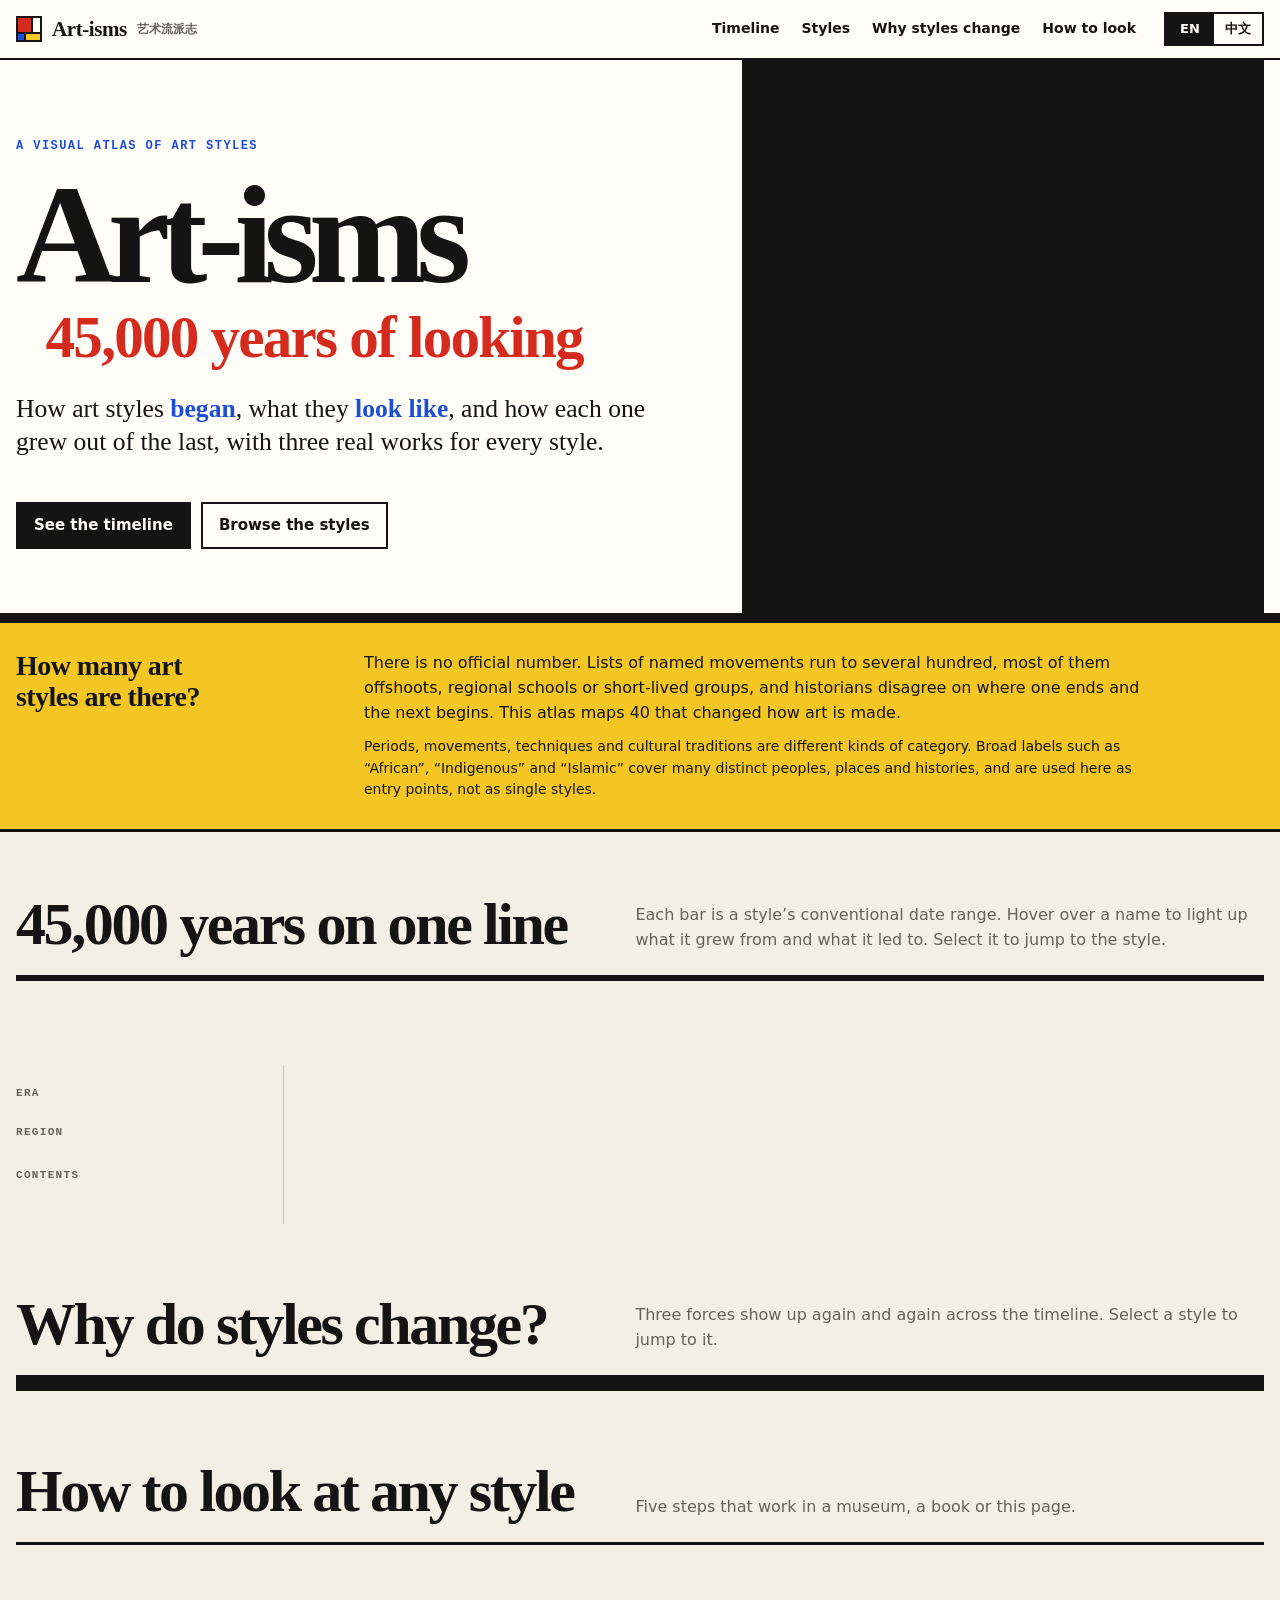
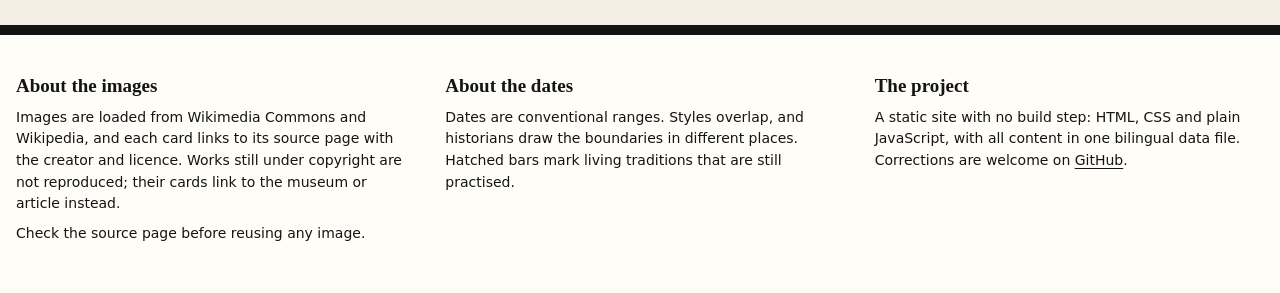
==== index.html @ d3b00532 "Add static site with timeline, style sections and image viewer Real images load from Wikimedia Commo" ====
<!doctype html>
<html lang="en">
<head>
<meta charset="utf-8">
<meta name="viewport" content="width=device-width, initial-scale=1, viewport-fit=cover">
<title>Art-isms</title>
<meta name="claude:viewport-fit-sides" content="cover">
<meta name="description" content="A bilingual (English / 中文) visual atlas of 40 art styles: a 45,000-year timeline, how each style grew from the last, and three real works for every style.">
<meta name="theme-color" content="#fffdf7">
<link rel="icon" href="data:image/svg+xml,%3Csvg xmlns='http://www.w3.org/2000/svg' viewBox='0 0 26 26'%3E%3Crect width='26' height='26' fill='%23141414'/%3E%3Crect x='2' y='2' width='13' height='14' fill='%23d52b1e'/%3E%3Crect x='17' y='2' width='7' height='14' fill='%23fffdf7'/%3E%3Crect x='2' y='18' width='6' height='6' fill='%231d4ed8'/%3E%3Crect x='10' y='18' width='14' height='6' fill='%23f3c623'/%3E%3C/svg%3E">
<link rel="stylesheet" href="assets/styles.css">
</head>
<body>
<header class="topbar">
  <div class="wrap pad">
    <a class="brand" href="#top">
      <svg viewBox="0 0 26 26" aria-hidden="true"><rect width="26" height="26" fill="#141414"/><rect x="2" y="2" width="13" height="14" fill="#d52b1e"/><rect x="17" y="2" width="7" height="14" fill="#fffdf7"/><rect x="2" y="18" width="6" height="6" fill="#1d4ed8"/><rect x="10" y="18" width="14" height="6" fill="#f3c623"/></svg>
      <span data-i18n="brand">Art-isms</span> <small data-i18n="brandSub">艺术流派志</small>
    </a>
    <nav class="nav" aria-label="Sections">
      <a href="#timeline" data-i18n="navTimeline">Timeline</a>
      <a href="#styles" data-i18n="navStyles">Styles</a>
      <a href="#why" data-i18n="navWhy">Why styles change</a>
      <a href="#study" data-i18n="navStudy">How to look</a>
    </nav>
    <div class="lang" role="group" aria-label="Language">
      <button type="button" id="lang-en" data-lang="en" aria-pressed="true">EN</button>
      <button type="button" id="lang-zh" data-lang="zh" aria-pressed="false">中文</button>
    </div>
  </div>
</header>

<main id="top">
  <section class="masthead">
    <div class="wrap pad">
      <div class="mast-copy">
        <p class="kicker" data-i18n="kicker">A visual atlas of art styles</p>
        <h1><span class="t" data-i18n="title">Art-isms</span><span class="sub" data-i18n="titleSub">45,000 years of looking</span></h1>
        <p class="dek" data-i18n-html="dek">How art styles <strong>began</strong>, what they <strong>look like</strong>, and how each one grew out of the last, with three real works for every style.</p>
        <p class="stats" id="stats"></p>
        <div class="cta">
          <a class="btn solid" href="#timeline" data-i18n="ctaTimeline">See the timeline</a>
          <a class="btn" href="#styles" data-i18n="ctaStyles">Browse the styles</a>
        </div>
      </div>
      <div class="mast-art" id="mast-art" aria-label="Five works from the atlas"></div>
    </div>
  </section>

  <aside class="answer">
    <div class="wrap pad">
      <h2 data-i18n="howManyTitle">How many art styles are there?</h2>
      <div class="body">
        <p data-i18n="howMany1">There is no official number. Lists of named movements run to several hundred, most of them offshoots, regional schools or short-lived groups, and historians disagree on where one ends and the next begins. This atlas maps 40 that changed how art is made.</p>
        <p data-i18n="howMany2">Periods, movements, techniques and cultural traditions are different kinds of category. Broad labels such as “African”, “Indigenous” and “Islamic” cover many distinct peoples, places and histories, and are used here as entry points, not as single styles.</p>
      </div>
    </div>
  </aside>

  <section class="block" id="timeline">
    <div class="wrap pad">
      <div class="head">
        <h2 data-i18n="tlTitle">45,000 years on one line</h2>
        <p data-i18n="tlLede">Each bar is a style’s conventional date range. Hover over a name to light up what it grew from and what it led to. Select it to jump to the style.</p>
      </div>
      <div class="tl-scroll"><div class="tl" id="tl"></div></div>
      <p class="hint" data-i18n="tlHint">Scroll sideways to see the whole timeline →</p>
      <div class="legend" id="legend"></div>
    </div>
  </section>

  <section class="block atlas" id="styles">
    <div class="wrap pad">
      <aside class="side" aria-label="Contents">
        <div class="filters">
          <div><h3 data-i18n="filterEra">Era</h3><div class="chips" id="f-era"></div></div>
          <div><h3 data-i18n="filterGroup">Region</h3><div class="chips" id="f-group"></div></div>
        </div>
        <select class="jump" id="jump" aria-label="Jump to a style"></select>
        <h3 class="toc-h" data-i18n="contents">Contents</h3>
        <ol class="toc" id="toc"></ol>
      </aside>
      <div id="movements"></div>
    </div>
  </section>

  <section class="block" id="why">
    <div class="wrap pad">
      <div class="head">
        <h2 data-i18n="whyTitle">Why do styles change?</h2>
        <p data-i18n="whyLede">Three forces show up again and again across the timeline. Select a style to jump to it.</p>
      </div>
      <div class="engines" id="engines"></div>
    </div>
  </section>

  <section class="block" id="study">
    <div class="wrap pad">
      <div class="head">
        <h2 data-i18n="studyTitle">How to look at any style</h2>
        <p data-i18n="studyLede">Five steps that work in a museum, a book or this page.</p>
      </div>
      <ol class="steps" id="steps"></ol>
    </div>
  </section>
</main>

<footer>
  <div class="wrap pad">
    <div>
      <h3 data-i18n="footImgTitle">About the images</h3>
      <p data-i18n="footImg1">Images are loaded from Wikimedia Commons and Wikipedia, and each card links to its source page with the creator and licence. Works still under copyright are not reproduced; their cards link to the museum or article instead.</p>
      <p data-i18n="footImg2">Check the source page before reusing any image.</p>
    </div>
    <div>
      <h3 data-i18n="footDataTitle">About the dates</h3>
      <p data-i18n="footData">Dates are conventional ranges. Styles overlap, and historians draw the boundaries in different places. Hatched bars mark living traditions that are still practised.</p>
    </div>
    <div>
      <h3 data-i18n="footProjTitle">The project</h3>
      <p data-i18n-html="footProj">A static site with no build step: HTML, CSS and plain JavaScript, with all content in one bilingual data file. Corrections are welcome on <a href="https://github.com/geekplux/art-isms">GitHub</a>.</p>
    </div>
  </div>
</footer>

<dialog id="viewer" aria-labelledby="v-title">
  <div class="v-img" id="v-img"></div>
  <div class="v-copy" id="v-copy"></div>
</dialog>

<script src="data/movements.js"></script>
<script src="assets/app.js"></script>
</body>
</html>
---- assets/styles.css ----
/* Art-isms — paper, ink and a little De Stijl.
   Layout concept: an editorial field guide on warm paper; Mondrian appears only where it
   carries meaning (the masthead composition, the timeline's scale breaks, colour = region). */
:root {
  color-scheme: light;
  --paper: #f3efe5;
  --paper-deep: #e9e4d8;
  --mat: #e2dccd;
  --white: #fffdf7;
  --ink: #141414;
  --muted: #66625b;
  --hair: #c9c2b4;
  --red: #d52b1e;
  --blue: #1d4ed8;
  --blue-deep: #17388f;
  --yellow: #f3c623;

  --f-display: Georgia, "Times New Roman", "Songti SC", "Noto Serif SC", "Source Han Serif SC", serif;
  --f-body: "Avenir Next", Avenir, Inter, "Segoe UI", system-ui, -apple-system, "PingFang SC", "Hiragino Sans GB", "Microsoft YaHei", "Noto Sans SC", sans-serif;
  --f-mono: ui-monospace, "SFMono-Regular", Menlo, Consolas, "Liberation Mono", monospace;

  --rule: 10px;
  --gutter: max(16px, env(safe-area-inset-left, 0px));
  --gutter-r: max(16px, env(safe-area-inset-right, 0px));
  --sidebar: 268px;
  --bar-h: 58px;
}

* { box-sizing: border-box; }
[hidden] { display: none !important; }
html { scroll-behavior: smooth; scroll-padding-top: calc(var(--bar-h) + 12px + env(safe-area-inset-top, 0px)); }
@media (prefers-reduced-motion: reduce) { html { scroll-behavior: auto; } * { transition: none !important; animation: none !important; } }
body { margin: 0; background: var(--paper); color: var(--ink); font-family: var(--f-body); font-size: 16px; line-height: 1.55; -webkit-font-smoothing: antialiased; }
body::before { content: ""; position: fixed; inset: 0 0 auto; height: env(safe-area-inset-top, 0px); background: var(--white); z-index: 40; }
h1, h2, h3, h4 { margin: 0; text-wrap: balance; }
p { margin: 0; }
a { color: inherit; text-decoration-thickness: 1px; text-underline-offset: 3px; }
a:hover { color: var(--red); }
button, select { font: inherit; color: inherit; }
img { max-width: 100%; }
:focus-visible { outline: 3px solid var(--blue); outline-offset: 2px; }
.mono, .kicker, .idx { font-family: var(--f-mono); font-variant-numeric: tabular-nums; }
.kicker { font-size: 12px; font-weight: 700; letter-spacing: .12em; text-transform: uppercase; color: var(--blue); }
:lang(zh) .kicker { letter-spacing: .06em; }
.pad { padding-left: var(--gutter); padding-right: var(--gutter-r); }
.wrap { max-width: 1440px; margin: 0 auto; }

/* ── Top bar ── */
.topbar { position: sticky; top: env(safe-area-inset-top, 0px); z-index: 30; background: var(--white); border-bottom: 2px solid var(--ink); }
.topbar .wrap { display: flex; align-items: center; gap: 18px; min-height: var(--bar-h); }
.brand { display: flex; align-items: center; gap: 10px; text-decoration: none; font-family: var(--f-display); font-weight: 700; font-size: 21px; letter-spacing: -.02em; white-space: nowrap; }
.brand small { font-family: var(--f-body); font-size: 12px; font-weight: 600; color: var(--muted); letter-spacing: 0; }
.brand svg { width: 26px; height: 26px; flex: none; }
.nav { display: flex; gap: 2px; margin-left: auto; min-width: 0; overflow-x: auto; scrollbar-width: none; }
.nav a { text-decoration: none; font-size: 14px; font-weight: 600; padding: 6px 10px; white-space: nowrap; }
.lang { display: flex; flex: none; border: 2px solid var(--ink); }
.lang button { border: 0; background: transparent; padding: 5px 11px; font-size: 13px; font-weight: 700; cursor: pointer; min-width: 48px; }
.lang button[aria-pressed="true"] { background: var(--ink); color: var(--white); }
@media (max-width: 720px) { .nav { display: none; } .lang { margin-left: auto; } .brand small { display: none; } }

/* ── Masthead ── */
.masthead { background: var(--white); border-bottom: var(--rule) solid var(--ink); }
.masthead .wrap { display: grid; grid-template-columns: minmax(0, 1.25fr) minmax(0, .9fr); }
.mast-copy { padding: clamp(32px, 6vw, 88px) clamp(20px, 5vw, 72px) clamp(32px, 5vw, 64px) 0; display: grid; gap: 22px; align-content: center; }
.mast-copy h1 { font-family: var(--f-display); font-weight: 900; font-size: clamp(64px, 11vw, 156px); line-height: .82; letter-spacing: -.07em; }
.mast-copy h1 .t { display: block; }
.mast-copy h1 .sub { display: block; color: var(--red); padding-left: .5em; font-size: .42em; letter-spacing: -.03em; line-height: 1.1; margin-top: .2em; }
:lang(zh) .mast-copy h1 { letter-spacing: 0; line-height: 1; font-size: clamp(48px, 7vw, 100px); }
.dek { font-family: var(--f-display); font-size: clamp(19px, 2vw, 26px); line-height: 1.3; max-width: 34em; }
.dek strong { color: var(--blue); font-weight: 700; }
.stats { display: flex; flex-wrap: wrap; gap: 6px 24px; font-family: var(--f-mono); font-size: 13px; font-weight: 700; }
.stats b { font-size: 22px; font-family: var(--f-display); margin-right: 4px; }
.cta { display: flex; flex-wrap: wrap; gap: 10px; }
.btn { display: inline-flex; align-items: center; gap: 8px; padding: 10px 16px; border: 2px solid var(--ink); background: var(--white); font-weight: 700; font-size: 15px; text-decoration: none; cursor: pointer; }
.btn.solid { background: var(--ink); color: var(--white); }
.btn:hover { background: var(--yellow); color: var(--ink); }

/* Masthead composition: Mondrian grid whose cells hold real works */
.mast-art { border-left: var(--rule) solid var(--ink); background: var(--ink); display: grid; gap: 8px;
  grid-template-columns: 1.3fr .7fr 1fr; grid-template-rows: 1.2fr .55fr 1fr; min-height: 440px; }
.mast-art .cell { position: relative; overflow: hidden; background: var(--white); }
.mast-art .cell img { position: absolute; inset: 0; width: 100%; height: 100%; object-fit: cover; opacity: 0; transition: opacity .6s ease; }
.mast-art .cell img.ok { opacity: 1; }
.mast-art .cell.red { background: var(--red); } .mast-art .cell.blue { background: var(--blue); } .mast-art .cell.yellow { background: var(--yellow); }
.mast-art .c1 { grid-column: 1; grid-row: 1 / 3; } .mast-art .c2 { grid-column: 2 / 4; grid-row: 1; }
.mast-art .c3 { grid-column: 2; grid-row: 2; } .mast-art .c4 { grid-column: 3; grid-row: 2 / 4; }
.mast-art .c5 { grid-column: 1 / 3; grid-row: 3; }
.mast-art .cell button { position: absolute; inset: 0; border: 0; padding: 0; background: transparent; cursor: zoom-in; }
.mast-art .tag { position: absolute; left: 0; bottom: 0; background: var(--white); font-size: 11px; font-weight: 700; padding: 3px 7px; max-width: 100%; white-space: nowrap; overflow: hidden; text-overflow: ellipsis; pointer-events: none; }
@media (max-width: 900px) {
  .masthead .wrap { grid-template-columns: minmax(0, 1fr); }
  .mast-copy { padding-right: 0; }
  .mast-art { border-left: 0; border-top: var(--rule) solid var(--ink); min-height: 260px; margin: 0 calc(-1 * var(--gutter-r)) 0 calc(-1 * var(--gutter)); }
}

/* ── Answer band ── */
.answer { background: var(--yellow); border-bottom: 3px solid var(--ink); }
.answer .wrap { display: grid; grid-template-columns: minmax(0, 300px) minmax(0, 1fr); gap: 12px 48px; padding-block: 28px; }
.answer h2 { font-family: var(--f-display); font-size: 28px; line-height: 1.1; letter-spacing: -.02em; }
.answer .body { display: grid; gap: 10px; max-width: 78ch; font-weight: 500; }
.answer .body p:last-child { font-size: 14px; }
@media (max-width: 760px) { .answer .wrap { grid-template-columns: 1fr; } }

/* ── Section heads ── */
.block { padding-block: 64px 8px; }
.head { display: grid; grid-template-columns: minmax(0, 1fr) minmax(0, 1.1fr); gap: 16px 48px; align-items: end; margin-bottom: 22px; }
.head h2 { font-family: var(--f-display); font-size: clamp(34px, 5vw, 60px); line-height: .95; letter-spacing: -.04em; }
:lang(zh) .head h2 { letter-spacing: -.01em; }
.head p { color: var(--muted); max-width: 62ch; }
@media (max-width: 760px) { .head { grid-template-columns: 1fr; } }

/* ── Timeline ── */
.tl-scroll { overflow-x: auto; border: 3px solid var(--ink); background: var(--white); }
.tl { --label: 232px; position: relative; min-width: 960px; }
.tl-row { display: grid; grid-template-columns: var(--label) minmax(0, 1fr); min-height: 28px; }
.tl-row + .tl-row { border-top: 1px solid var(--paper-deep); }
.tl-name { position: sticky; left: 0; z-index: 3; display: flex; align-items: center; gap: 8px; padding: 3px 10px; border: 0; border-right: 3px solid var(--ink); background: var(--white); text-align: left; font-size: 13px; font-weight: 600; line-height: 1.2; cursor: pointer; }
.tl-name .n { font-family: var(--f-mono); font-size: 11px; color: var(--muted); width: 18px; flex: none; }
.sw { width: 10px; height: 10px; flex: none; border: 1.5px solid var(--ink); }
.g-west { --g: var(--red); } .g-asia { --g: var(--blue); } .g-africa { --g: var(--yellow); } .g-deep { --g: var(--ink); }
.sw { background: var(--g); }
.tl-track { position: relative; height: 28px; }
.tl-bar { position: absolute; top: 7px; height: 14px; min-width: 6px; border: 1.5px solid var(--ink); background: var(--g); padding: 0; cursor: pointer; }
.tl-bar.living { background: repeating-linear-gradient(135deg, var(--g) 0 6px, var(--white) 6px 9px); }
.tl-axis { position: sticky; top: 0; z-index: 4; background: var(--white); border-bottom: 3px solid var(--ink); }
.tl-axis .tl-name { cursor: default; font-family: var(--f-mono); font-size: 11px; text-transform: uppercase; letter-spacing: .1em; color: var(--muted); font-weight: 700; }
.tl-axis .tl-track { height: 40px; }
.tick { position: absolute; bottom: 6px; transform: translateX(-50%); font-family: var(--f-mono); font-size: 11px; color: var(--muted); white-space: nowrap; }
.tick.l { transform: none; padding-left: 4px; } .tick.r { transform: translateX(-100%); padding-right: 4px; }
.tl-rules { position: absolute; top: 0; bottom: 0; left: var(--label); right: 0; pointer-events: none; z-index: 1; }
.tl-rules .r { position: absolute; top: 0; bottom: 0; width: 4px; background: var(--ink); transform: translateX(-50%); }
.tl-rules .g { position: absolute; top: 0; bottom: 0; width: 1px; background: var(--paper-deep); }
.tl-row.dim .tl-bar { opacity: .18; } .tl-row.dim .tl-name { color: #a39d92; }
.tl-row.rel .tl-name { background: var(--yellow); }
.tl-row.focus .tl-name { background: var(--ink); color: var(--white); }
.tl-row.focus .tl-name .n { color: var(--hair); }
.legend { display: flex; flex-wrap: wrap; gap: 8px 20px; margin-top: 12px; font-size: 13px; color: var(--muted); }
.legend span { display: inline-flex; align-items: center; gap: 7px; }
.legend i { display: inline-block; width: 22px; height: 12px; border: 1.5px solid var(--ink); background: var(--g); }
.legend i.hatch { --g: var(--hair); background: repeating-linear-gradient(135deg, var(--muted) 0 5px, var(--white) 5px 8px); }
.legend i.rule { background: var(--ink); width: 6px; }
.hint { display: none; margin-top: 8px; font-size: 12px; color: var(--muted); font-family: var(--f-mono); }
@media (max-width: 960px) { .hint { display: block; } .tl { --label: 168px; } .tl-name { font-size: 12px; } }

/* ── Atlas: sidebar + sections ── */
.atlas .wrap { display: grid; grid-template-columns: var(--sidebar) minmax(0, 1fr); gap: 0 48px; align-items: start; }
.side { position: sticky; top: calc(var(--bar-h) + env(safe-area-inset-top, 0px)); max-height: calc(100dvh - var(--bar-h) - env(safe-area-inset-top, 0px)); overflow-y: auto; padding: 20px 14px 32px 0; border-right: 1px solid var(--hair); scrollbar-width: thin; }
.side h3 { font-family: var(--f-mono); font-size: 11px; text-transform: uppercase; letter-spacing: .12em; color: var(--muted); margin: 0 0 8px; }
.filters { display: grid; gap: 14px; margin-bottom: 18px; }
.chips { display: flex; flex-wrap: wrap; gap: 5px; }
.chip { border: 1.5px solid var(--ink); background: var(--white); padding: 3px 9px; font-size: 12px; font-weight: 600; cursor: pointer; display: inline-flex; align-items: center; gap: 6px; }
.chip[aria-pressed="true"] { background: var(--ink); color: var(--white); }
.chip .sw { width: 9px; height: 9px; }
.toc { list-style: none; margin: 0; padding: 0; }
.toc a { display: grid; grid-template-columns: 28px minmax(0, 1fr); gap: 6px; padding: 6px 0; border-bottom: 1px solid var(--hair); text-decoration: none; font-size: 13px; line-height: 1.3; }
.toc a .idx { color: var(--muted); font-size: 11px; padding-top: 2px; }
.toc a b { font-weight: 650; display: block; }
.toc a small { color: var(--muted); }
.toc a[aria-current="true"] b { color: var(--red); }
.jump { display: none; }
.empty { padding: 32px 0; color: var(--muted); }
@media (max-width: 1000px) {
  .atlas .wrap { grid-template-columns: minmax(0, 1fr); }
  .side { position: static; max-height: none; overflow: visible; border-right: 0; padding: 0 0 8px; }
  .toc { display: none; }
  .jump { display: block; width: 100%; padding: 8px 10px; border: 2px solid var(--ink); background: var(--white); font-weight: 600; }
}

/* ── Movement section ── */
.mv { padding: 56px 0 40px; border-bottom: 2px solid var(--ink); scroll-margin-top: calc(var(--bar-h) + 8px); }
.mv:first-child { padding-top: 24px; }
.mv-head { display: grid; grid-template-columns: 64px minmax(0, 1fr); gap: 16px; margin-bottom: 22px; }
.mv-head .idx { font-size: 18px; font-weight: 700; color: var(--red); padding-top: 10px; }
.mv-head h2 { font-family: var(--f-display); font-size: clamp(34px, 4.6vw, 62px); font-weight: 800; line-height: .98; letter-spacing: -.04em; }
:lang(zh) .mv-head h2 { letter-spacing: 0; font-weight: 900; }
.mv-head h2 .alt { font-family: var(--f-body); font-size: .42em; font-weight: 700; letter-spacing: -.01em; color: var(--muted); margin-left: .35em; white-space: nowrap; }
.meta-row { display: flex; flex-wrap: wrap; align-items: center; gap: 4px 14px; margin-top: 10px; font-size: 14px; }
.meta-row .yrs { color: var(--blue-deep); font-weight: 750; }
.meta-row .grp { display: inline-flex; align-items: center; gap: 6px; color: var(--muted); }
.meta-row .home { background: var(--ink); color: var(--white); font-size: 11px; font-weight: 700; padding: 2px 7px; }
.mv-head .idea { font-family: var(--f-display); font-style: italic; font-size: 20px; margin-top: 10px; max-width: 40em; }
:lang(zh) .mv-head .idea { font-style: normal; }
.mv-body { display: grid; grid-template-columns: minmax(0, 1.25fr) minmax(0, 1fr); gap: 20px 40px; margin: 0 0 26px 80px; }
.summary { max-width: 68ch; }
.facts { display: grid; gap: 14px; align-content: start; }
.facts h4 { font-family: var(--f-mono); font-size: 11px; text-transform: uppercase; letter-spacing: .12em; color: var(--muted); margin-bottom: 6px; font-weight: 700; }
.traits { list-style: none; margin: 0; padding: 0; display: grid; gap: 4px; font-size: 14px; }
.traits li { display: grid; grid-template-columns: 10px minmax(0, 1fr); gap: 10px; align-items: baseline; }
.traits li::before { content: ""; width: 8px; height: 8px; background: var(--g); border: 1px solid var(--ink); }
.links { display: flex; flex-wrap: wrap; gap: 5px; }
.lk { border: 1.5px solid var(--ink); background: var(--white); padding: 2px 9px; font-size: 13px; font-weight: 600; cursor: pointer; display: inline-flex; align-items: center; gap: 6px; text-decoration: none; }
.lk:hover { background: var(--yellow); color: var(--ink); }
.none { font-size: 13px; color: var(--muted); }
@media (max-width: 1180px) { .mv-body { grid-template-columns: minmax(0, 1fr); } }
@media (max-width: 640px) { .mv-head { grid-template-columns: 1fr; gap: 4px; } .mv-head .idx { padding-top: 0; } .mv-body { margin-left: 0; } .mv-head h2 .alt { display: block; margin: 6px 0 0; white-space: normal; } }

/* ── Work cards ── */
.cards { display: grid; grid-template-columns: repeat(3, minmax(0, 1fr)); gap: 18px; }
@media (max-width: 1100px) { .cards { grid-template-columns: repeat(2, minmax(0, 1fr)); } }
@media (max-width: 640px) { .cards { grid-template-columns: minmax(0, 1fr); } }
.card { background: var(--white); border: 1px solid var(--hair); display: grid; grid-template-rows: auto 1fr; min-width: 0; }
.frame { position: relative; height: 300px; background: var(--mat); border-bottom: 1px solid var(--hair); overflow: hidden; }
.frame > button { position: absolute; inset: 0; border: 0; padding: 14px; background: transparent; cursor: zoom-in; display: grid; place-items: center; }
.frame img { max-width: 100%; max-height: 100%; width: auto; height: auto; object-fit: contain; box-shadow: 0 1px 2px rgba(0,0,0,.18), 0 6px 18px rgba(0,0,0,.12); opacity: 0; transition: opacity .35s ease; }
.frame img.ok { opacity: 1; }
.frame .spin { position: absolute; inset: 0; display: grid; place-items: center; font-family: var(--f-mono); font-size: 12px; color: var(--muted); }
.frame.ready .spin { display: none; }
.frame.plate { background: var(--ink); }
.frame.plate svg { position: absolute; inset: 0; width: 100%; height: 100%; }
.frame.plate .why { position: absolute; left: 12px; right: 12px; bottom: 12px; background: var(--white); border: 2px solid var(--ink); padding: 10px 12px; display: grid; gap: 4px; font-size: 13px; line-height: 1.35; }
.frame.plate .why b { font-size: 12px; font-family: var(--f-mono); text-transform: uppercase; letter-spacing: .08em; }
.frame.plate .why a { font-weight: 700; }
.card-copy { padding: 14px 16px 16px; display: grid; gap: 6px; align-content: start; }
.card-copy h3 { font-family: var(--f-display); font-size: 20px; line-height: 1.15; letter-spacing: -.01em; }
.card-copy .by { font-size: 14px; font-weight: 650; }
.card-copy .where { font-size: 12px; color: var(--muted); font-family: var(--f-mono); }
.card-copy .look { font-size: 13px; color: var(--blue-deep); }
.card-copy .look b { font-weight: 700; }
.card-copy .note { font-size: 14px; }
.card-copy .credit { font-size: 11.5px; color: var(--muted); display: flex; flex-wrap: wrap; gap: 2px 10px; margin-top: 4px; }

/* ── Why styles change ── */
.engines { display: grid; grid-template-columns: repeat(3, minmax(0, 1fr)); gap: 8px; background: var(--ink); border: 8px solid var(--ink); }
.eng { padding: 24px; display: grid; gap: 12px; align-content: start; }
.eng.red { background: var(--red); color: var(--white); } .eng.blue { background: var(--blue); color: var(--white); } .eng.yellow { background: var(--yellow); }
.eng h3 { font-family: var(--f-display); font-size: 30px; letter-spacing: -.02em; }
.eng .links .lk { background: transparent; border-color: currentColor; color: inherit; }
.eng .links .lk:hover { background: var(--white); color: var(--ink); }
.caveat { grid-column: 1 / -1; background: var(--white); padding: 18px 24px; font-size: 15px; }
.caveat b { font-family: var(--f-mono); font-size: 12px; text-transform: uppercase; letter-spacing: .1em; margin-right: 10px; }
.names { grid-column: 1 / -1; display: grid; grid-template-columns: repeat(5, minmax(0, 1fr)); gap: 8px; }
.names > div { background: var(--white); padding: 14px 16px; display: grid; gap: 4px; align-content: start; font-size: 13px; }
.names > div:first-child { background: var(--paper-deep); }
.names .lk { justify-self: start; font-family: var(--f-display); font-size: 17px; border: 0; padding: 0; background: none; text-decoration: underline; text-underline-offset: 3px; }
.names .lk:hover { background: none; color: var(--red); }
@media (max-width: 900px) { .engines { grid-template-columns: minmax(0, 1fr); } .names { grid-template-columns: repeat(2, minmax(0, 1fr)); } }

/* ── How to study ── */
.steps { list-style: none; margin: 0; padding: 0; display: grid; grid-template-columns: repeat(5, minmax(0, 1fr)); border-top: 3px solid var(--ink); }
.steps li { padding: 18px 18px 18px 0; display: grid; gap: 6px; align-content: start; }
.steps li + li { padding-left: 18px; border-left: 1px solid var(--hair); }
.steps .idx { color: var(--red); font-weight: 700; }
.steps b { font-family: var(--f-display); font-size: 22px; }
@media (max-width: 900px) { .steps { grid-template-columns: minmax(0, 1fr); } .steps li + li { padding-left: 0; border-left: 0; border-top: 1px solid var(--hair); } }

/* ── Footer ── */
footer { margin-top: 72px; background: var(--white); border-top: var(--rule) solid var(--ink); }
footer .wrap { display: grid; grid-template-columns: repeat(3, minmax(0, 1fr)); gap: 24px 40px; padding-block: 36px 48px; font-size: 14px; }
footer h3 { font-family: var(--f-display); font-size: 19px; margin-bottom: 6px; }
footer p + p { margin-top: 8px; }
@media (max-width: 900px) { footer .wrap { grid-template-columns: minmax(0, 1fr); } }

/* ── Image viewer ── */
dialog#viewer { width: min(1200px, calc(100vw - 24px)); max-width: none; max-height: calc(100dvh - 24px); padding: 0; border: 3px solid var(--ink); background: var(--white); }
dialog#viewer[open] { display: grid; grid-template-columns: minmax(0, 1fr) 320px; }
dialog#viewer::backdrop { background: rgba(20, 20, 20, .78); }
.v-img { background: var(--mat); display: grid; place-items: center; padding: 16px; min-height: 0; max-height: calc(100dvh - 30px); }
.v-img img { max-width: 100%; max-height: calc(100dvh - 64px); object-fit: contain; }
.v-copy { padding: 22px; display: grid; gap: 8px; align-content: start; overflow-y: auto; border-left: 3px solid var(--ink); }
.v-copy h3 { font-family: var(--f-display); font-size: 26px; line-height: 1.1; }
.v-close { justify-self: end; border: 2px solid var(--ink); background: var(--white); width: 40px; height: 40px; font-size: 18px; font-weight: 700; cursor: pointer; }
.v-close:hover { background: var(--yellow); }
@media (max-width: 760px) { dialog#viewer[open] { grid-template-columns: minmax(0, 1fr); overflow-y: auto; } .v-copy { border-left: 0; border-top: 3px solid var(--ink); } .v-img img { max-height: 60dvh; } }
html.modal-open { overflow: hidden; }
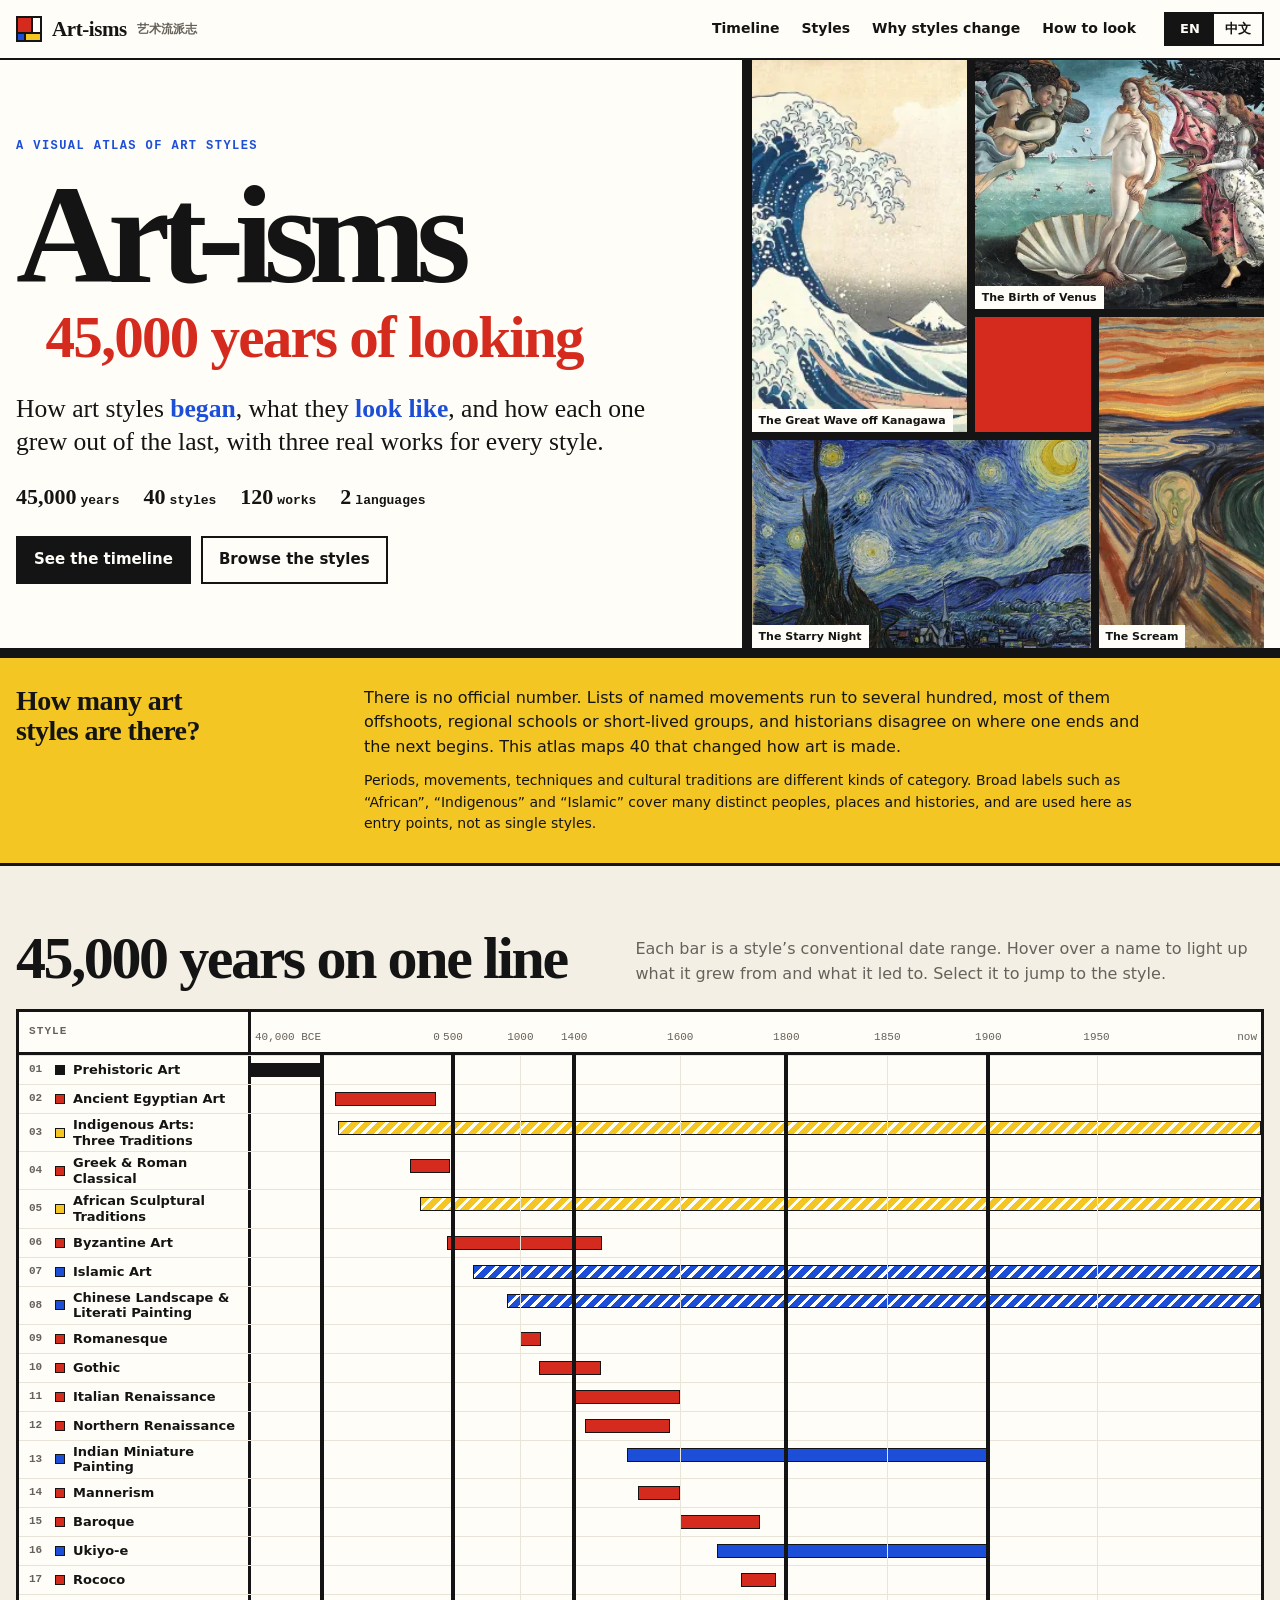
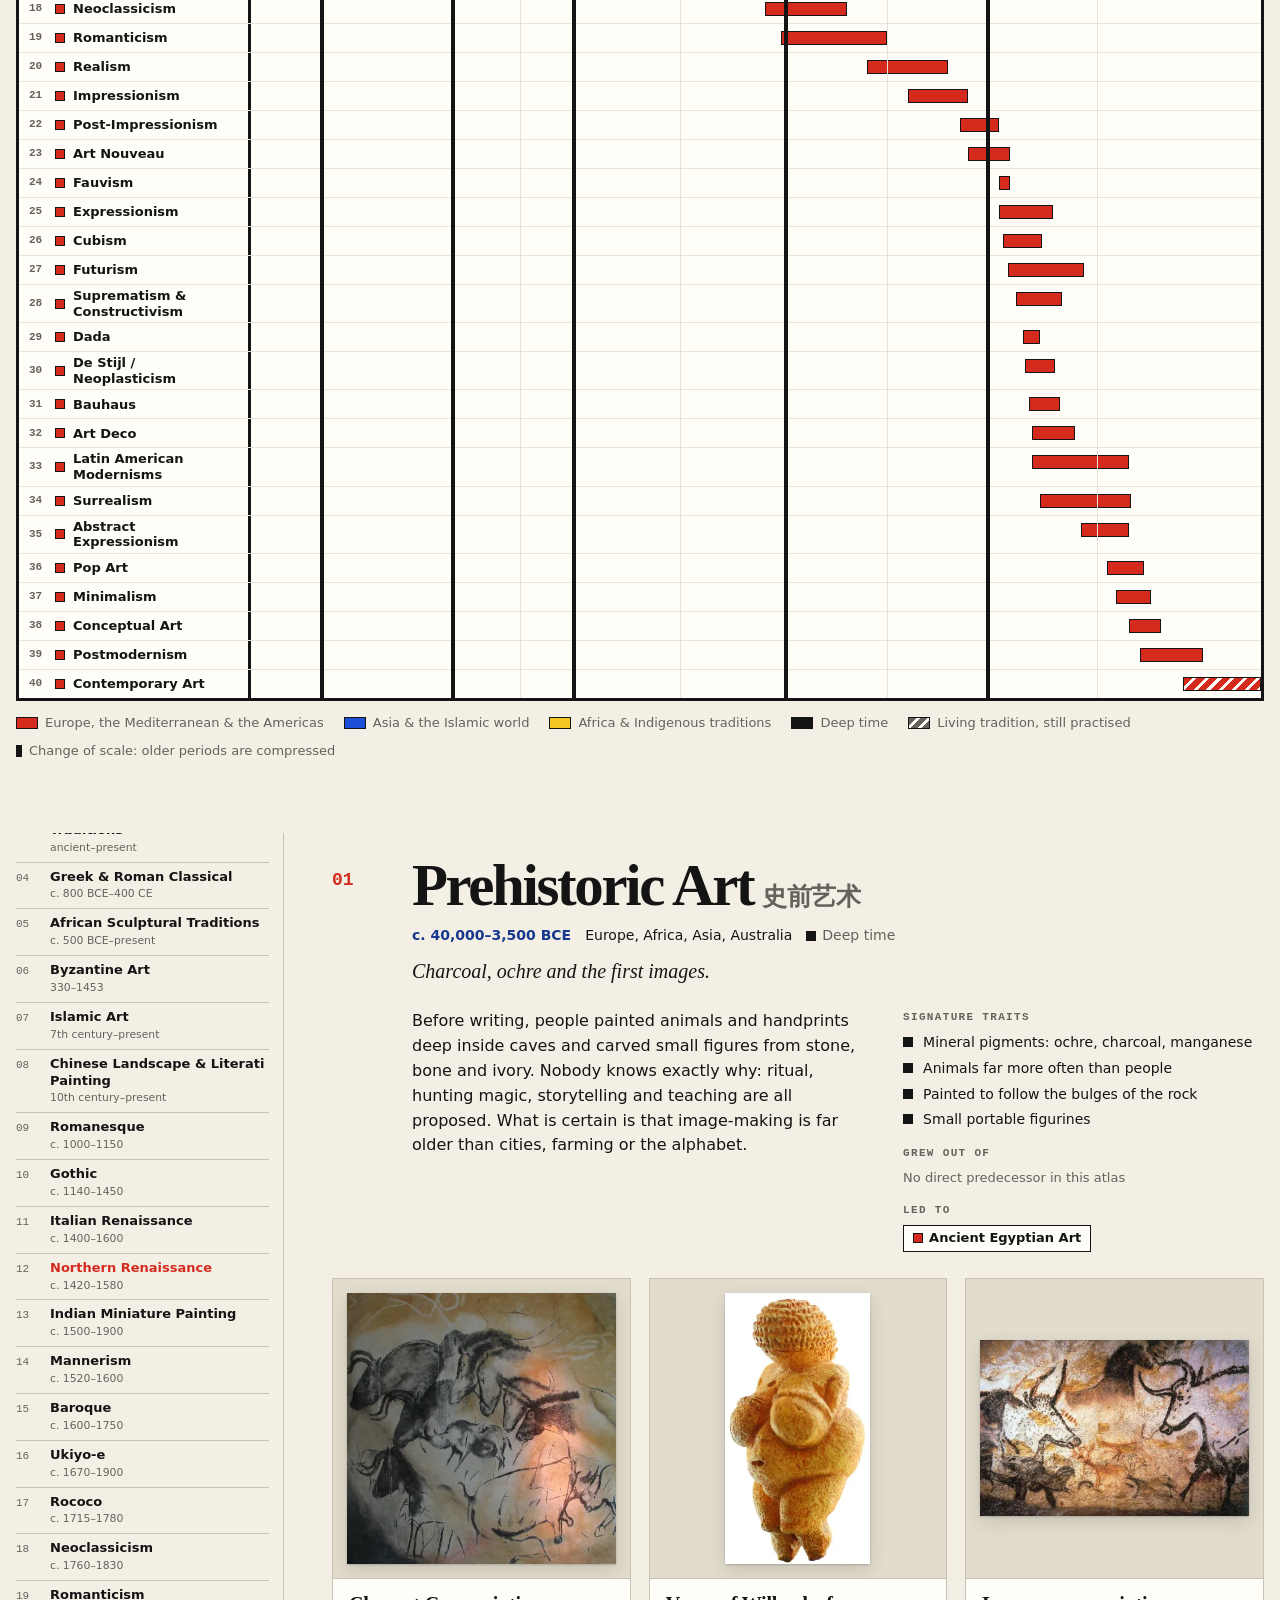
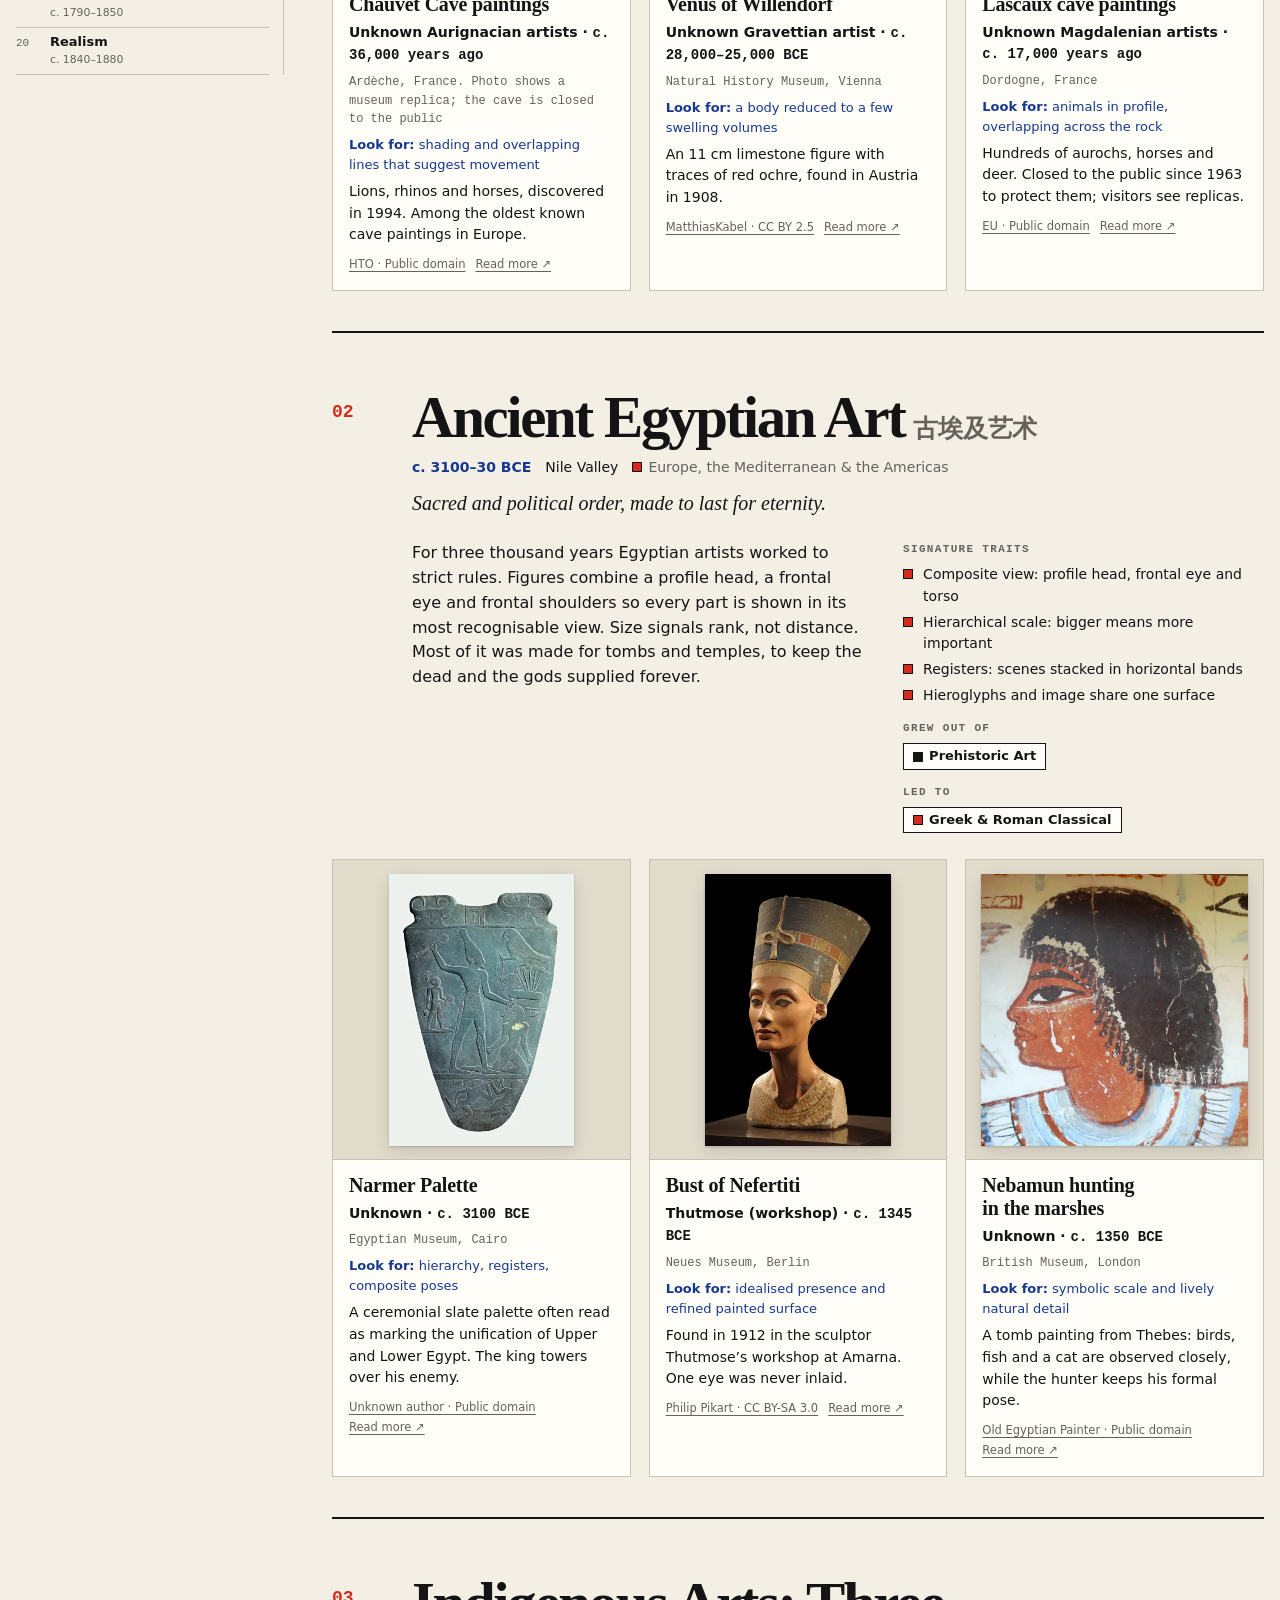
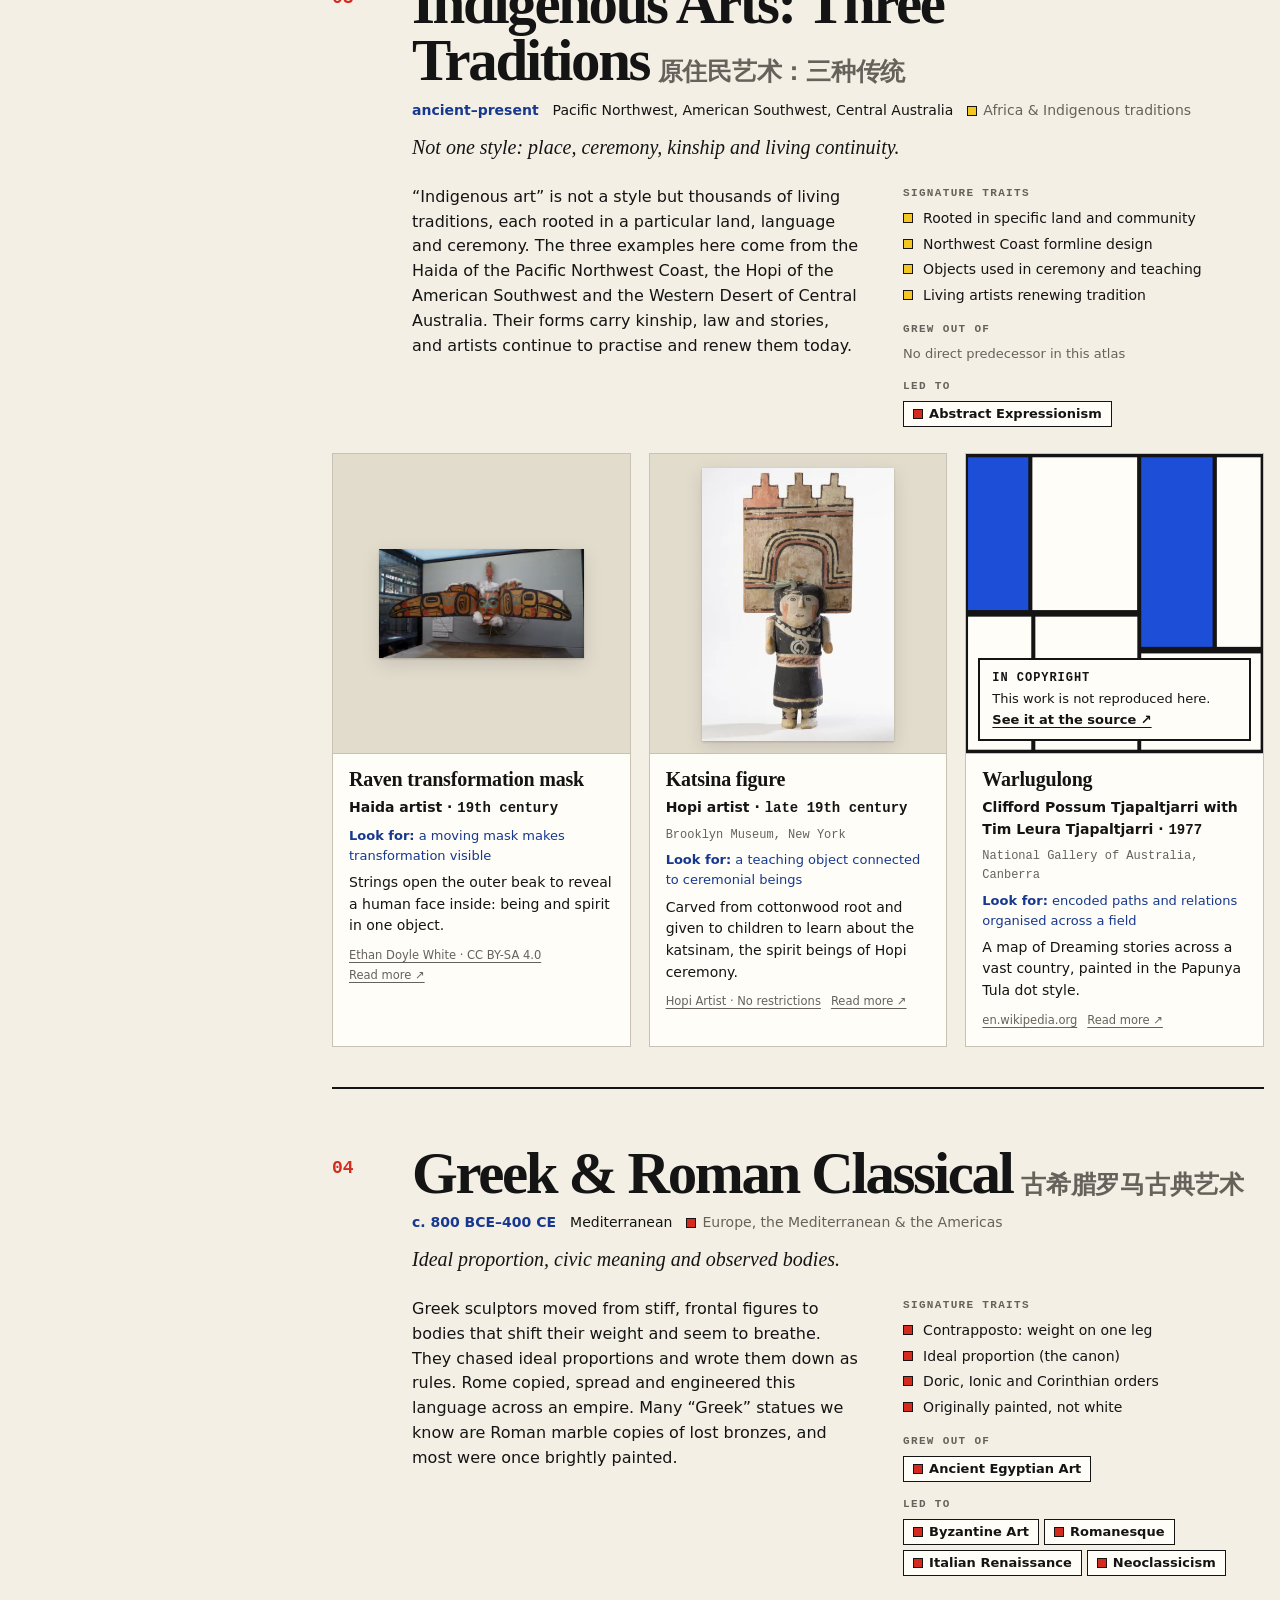
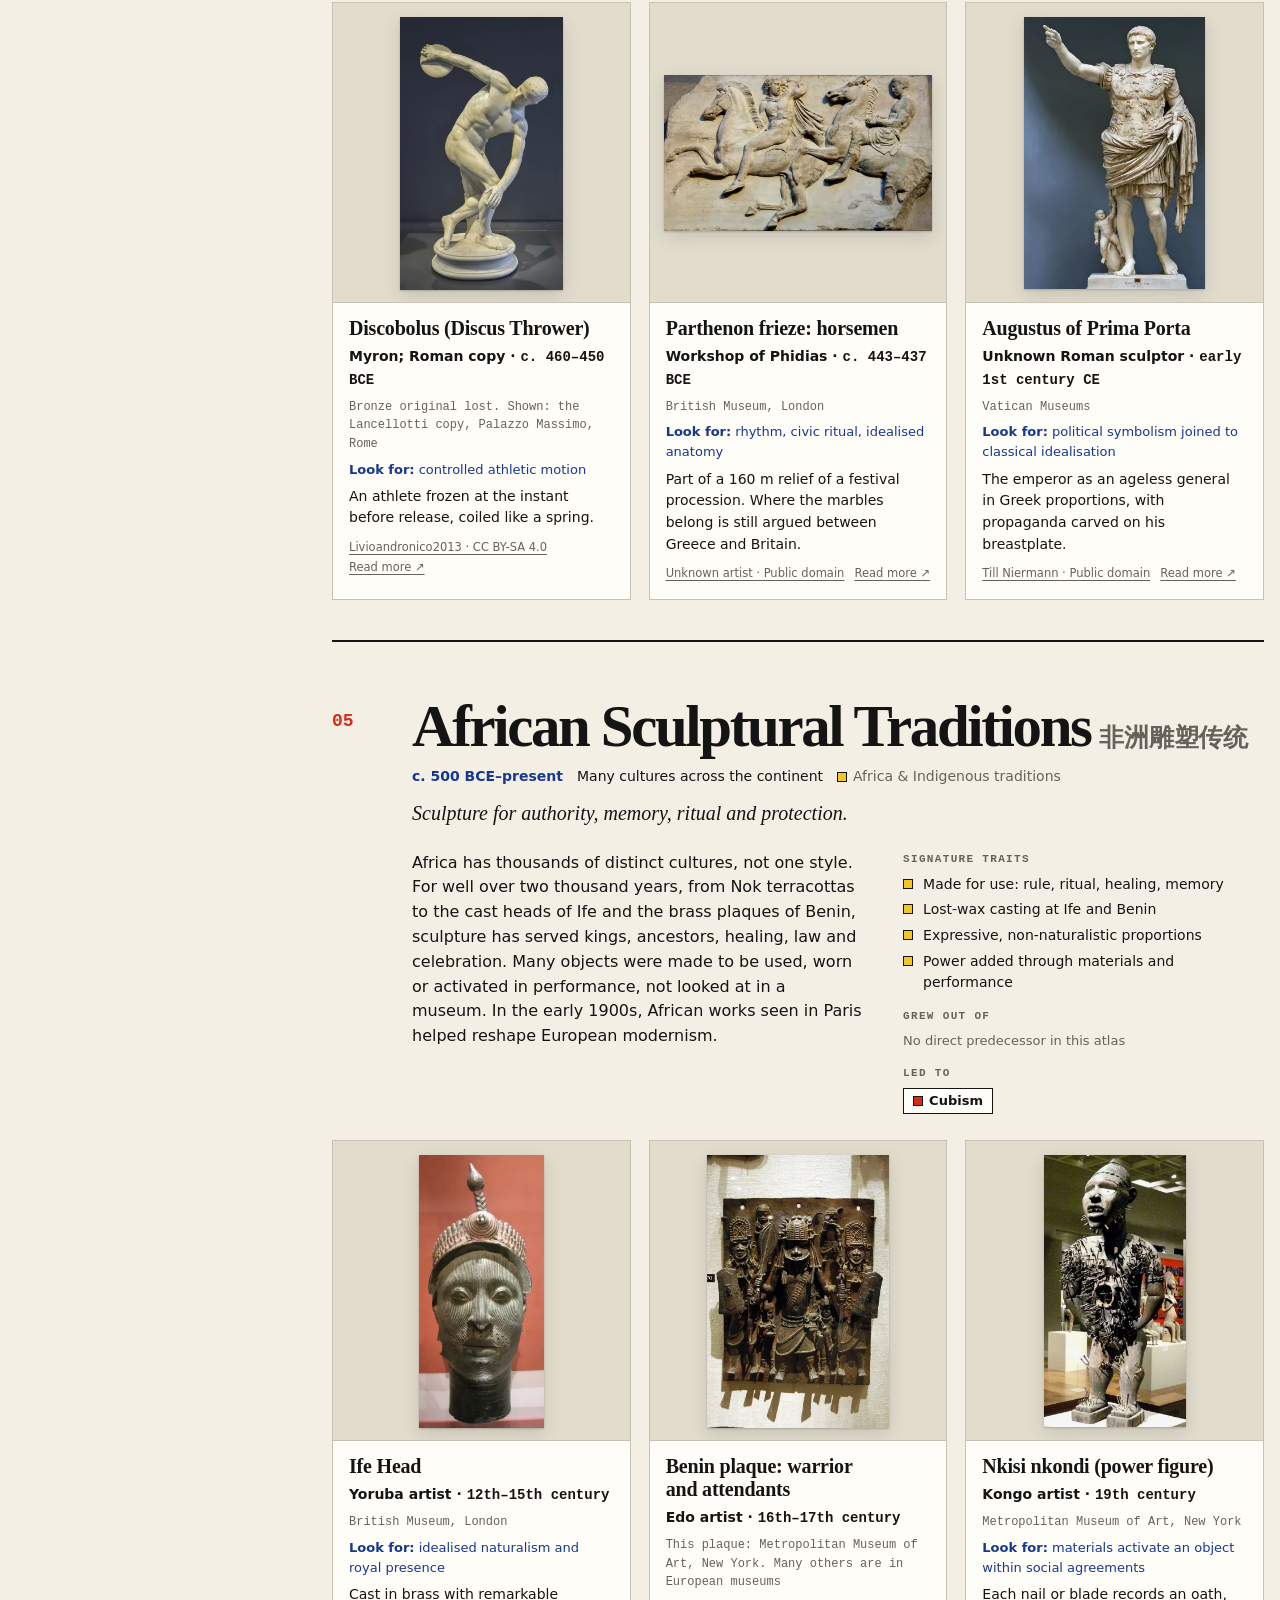
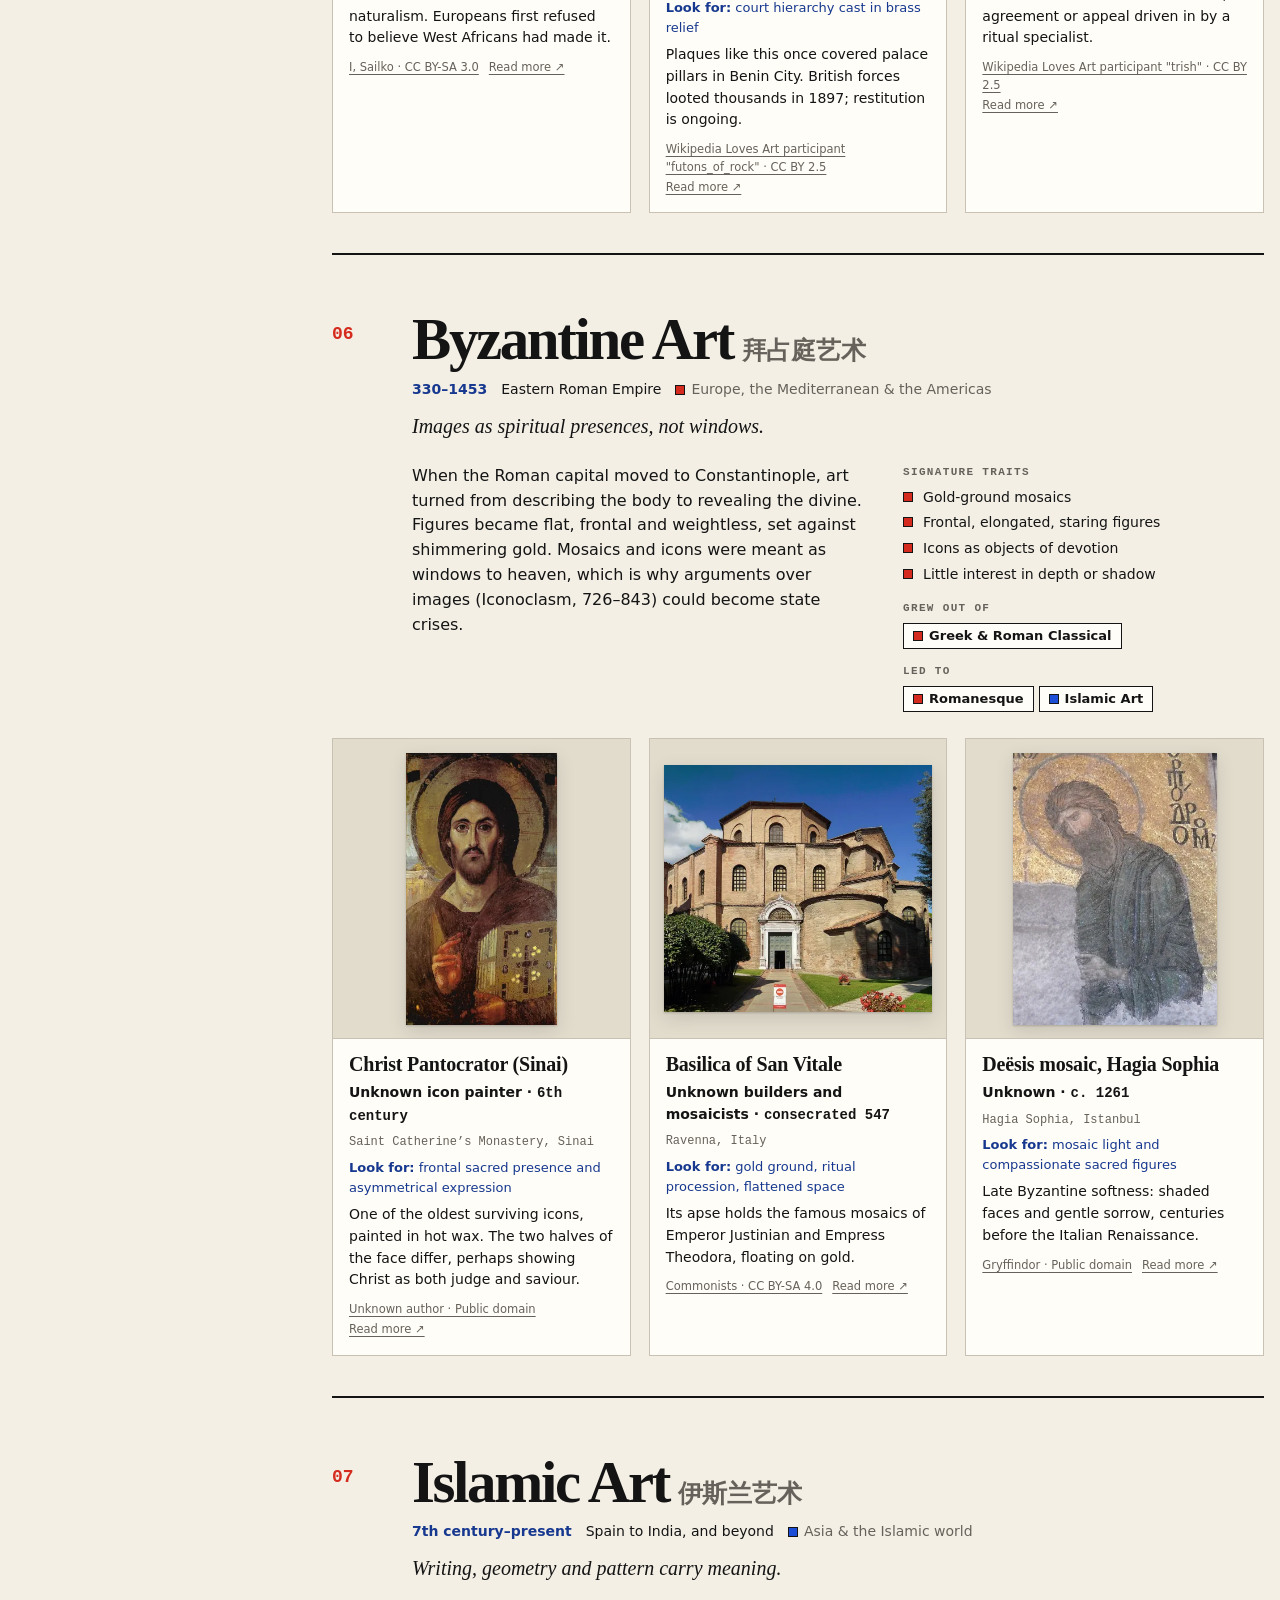
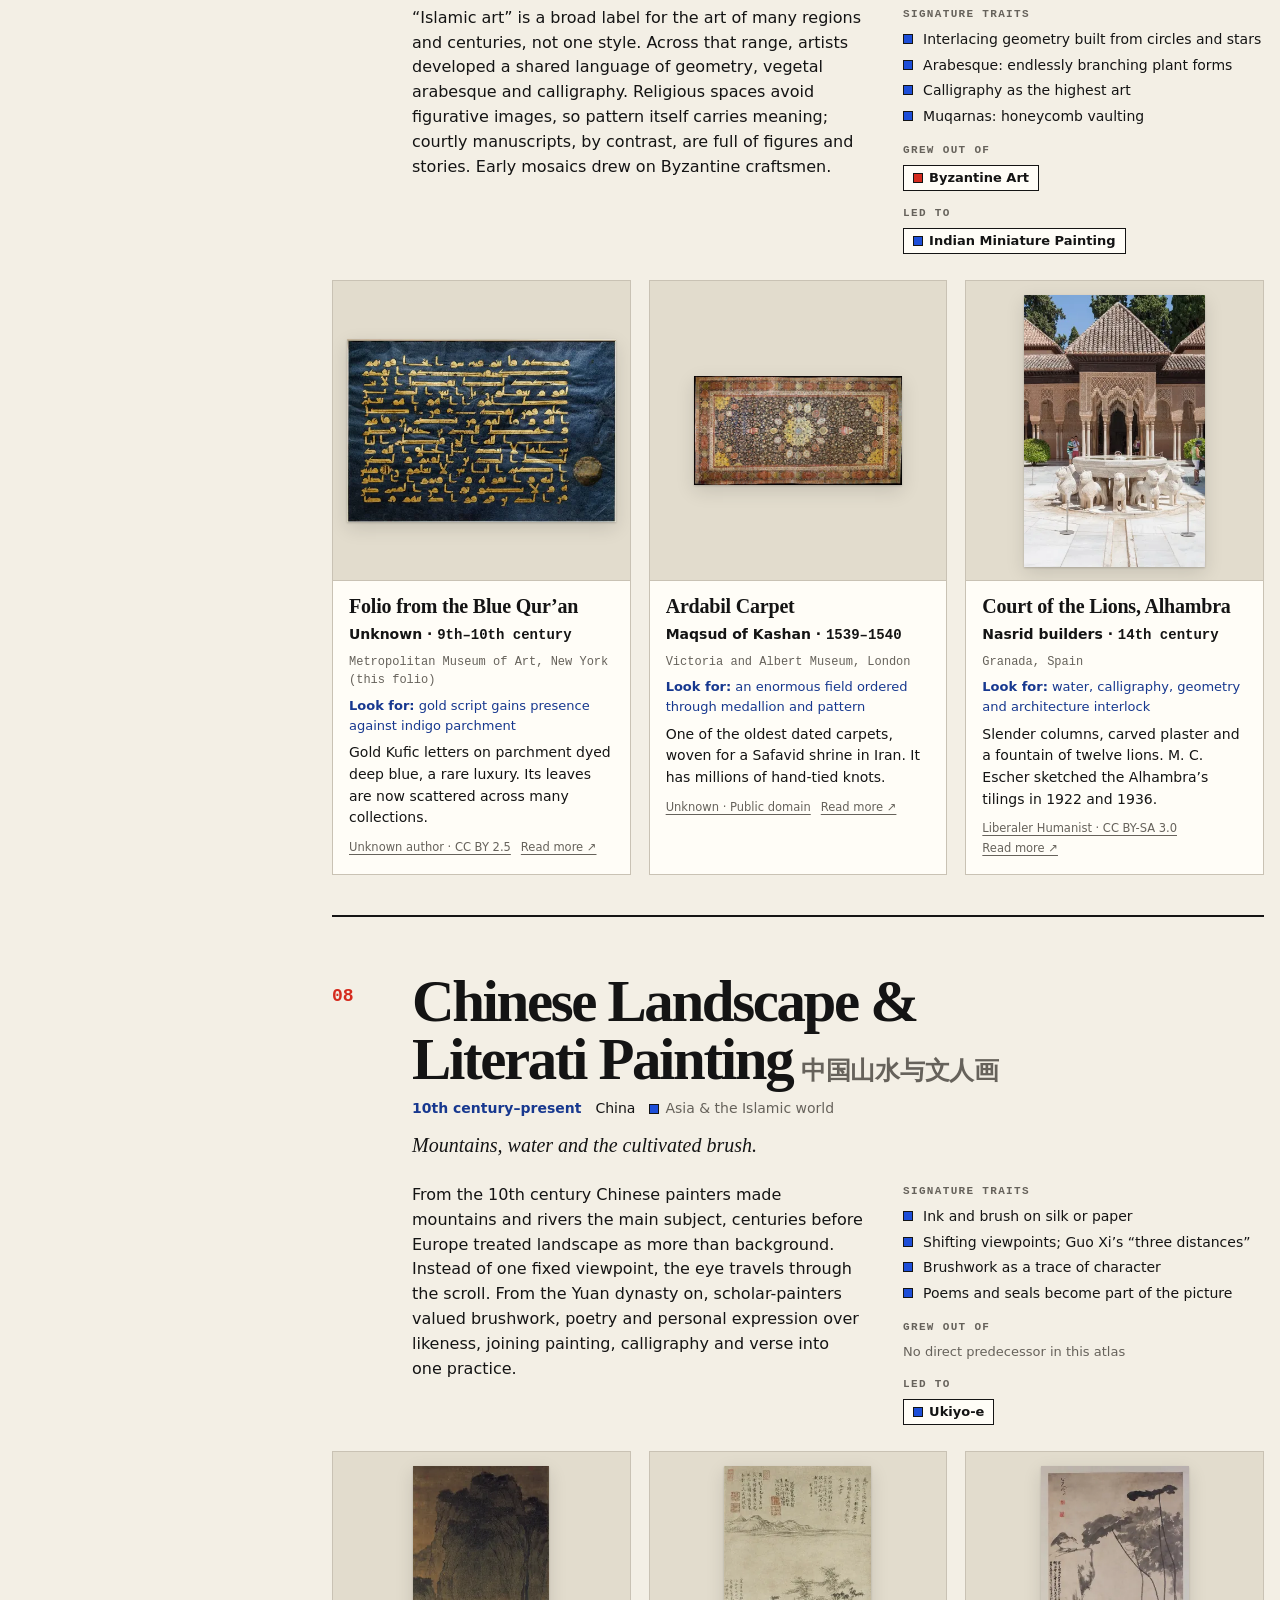
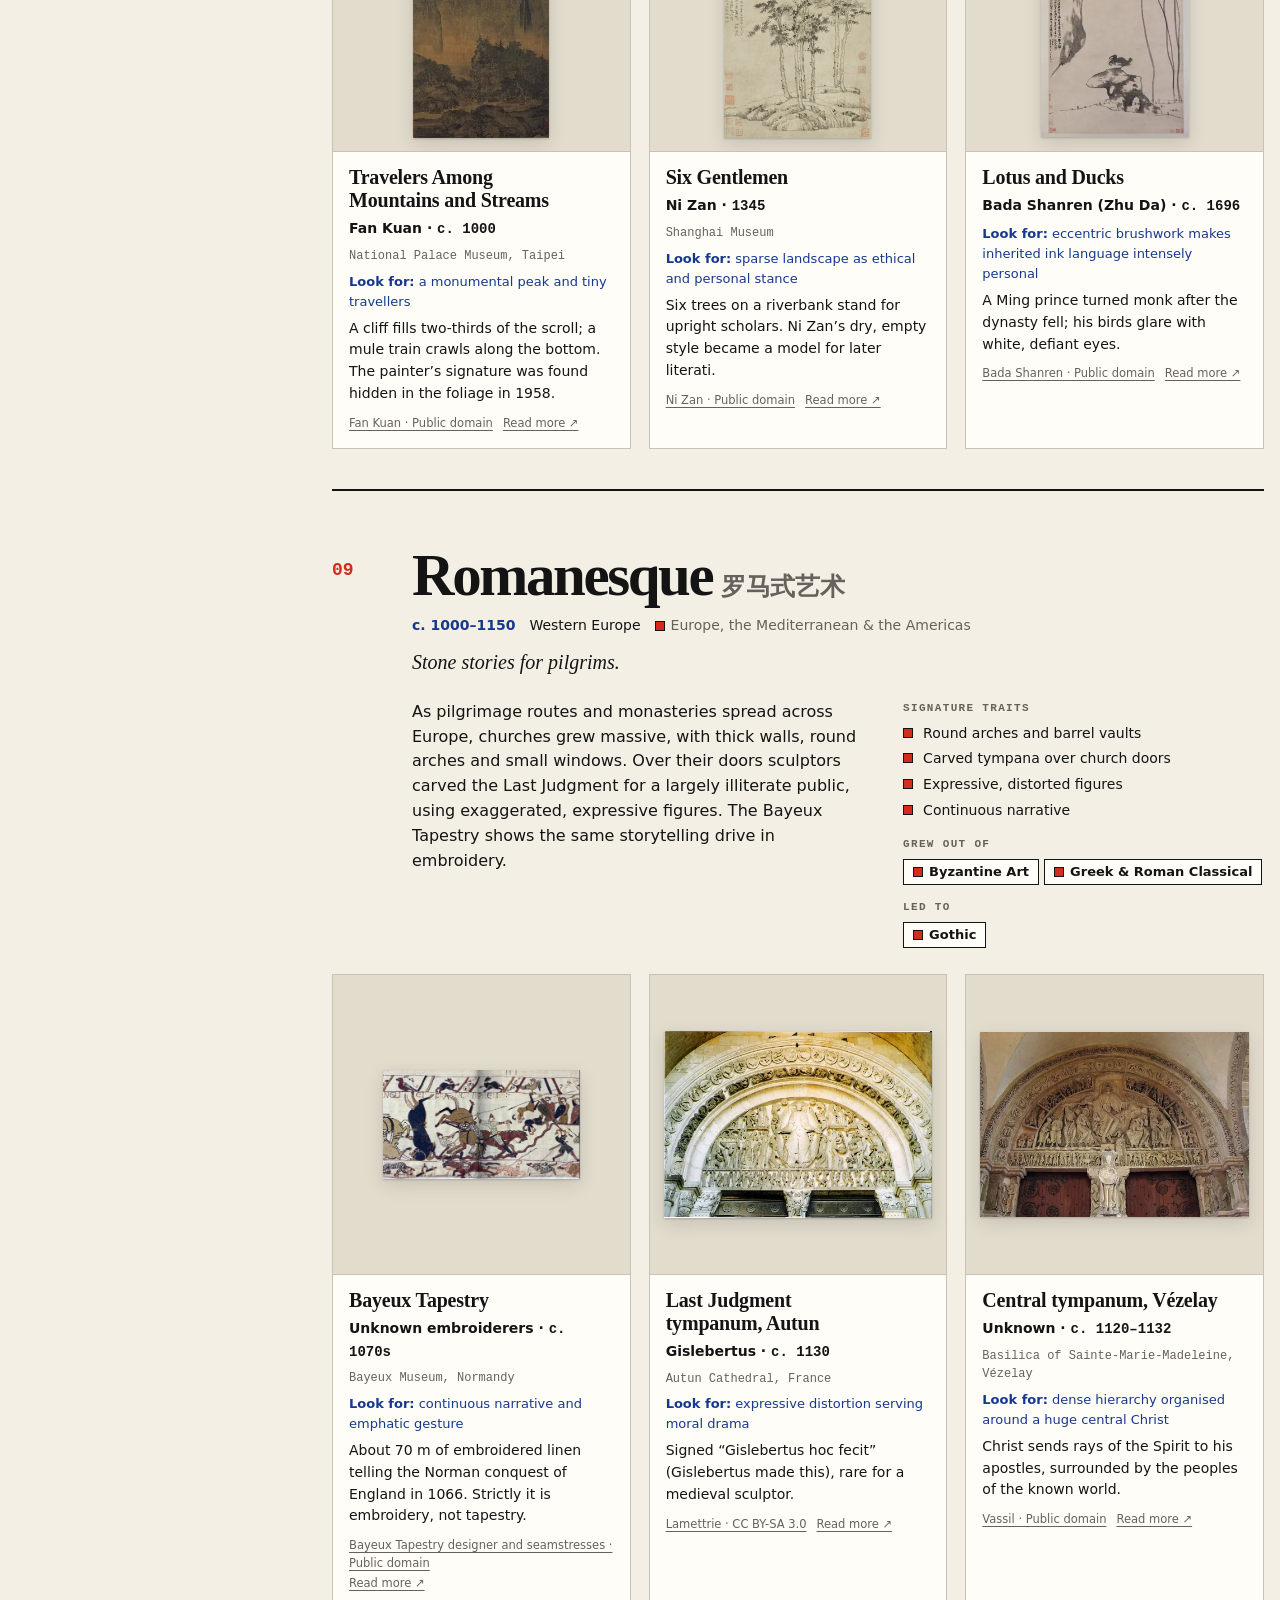
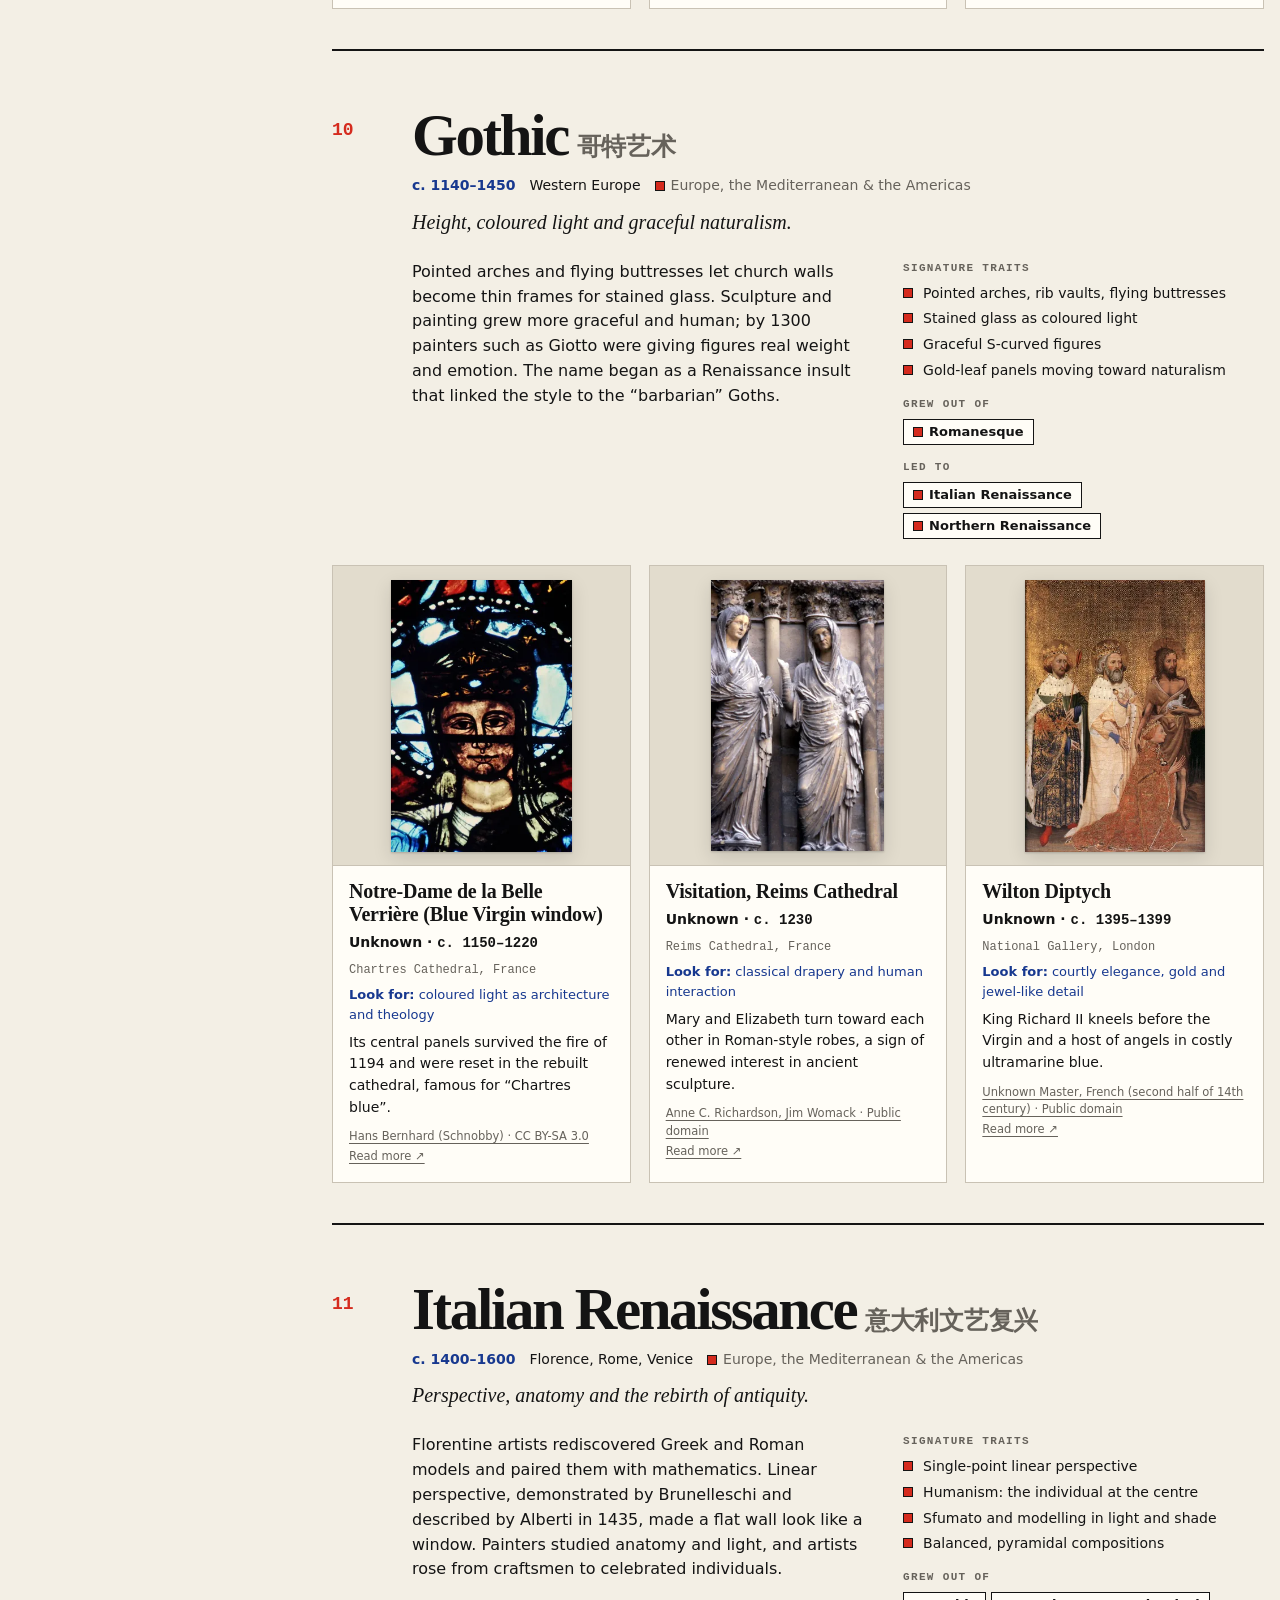
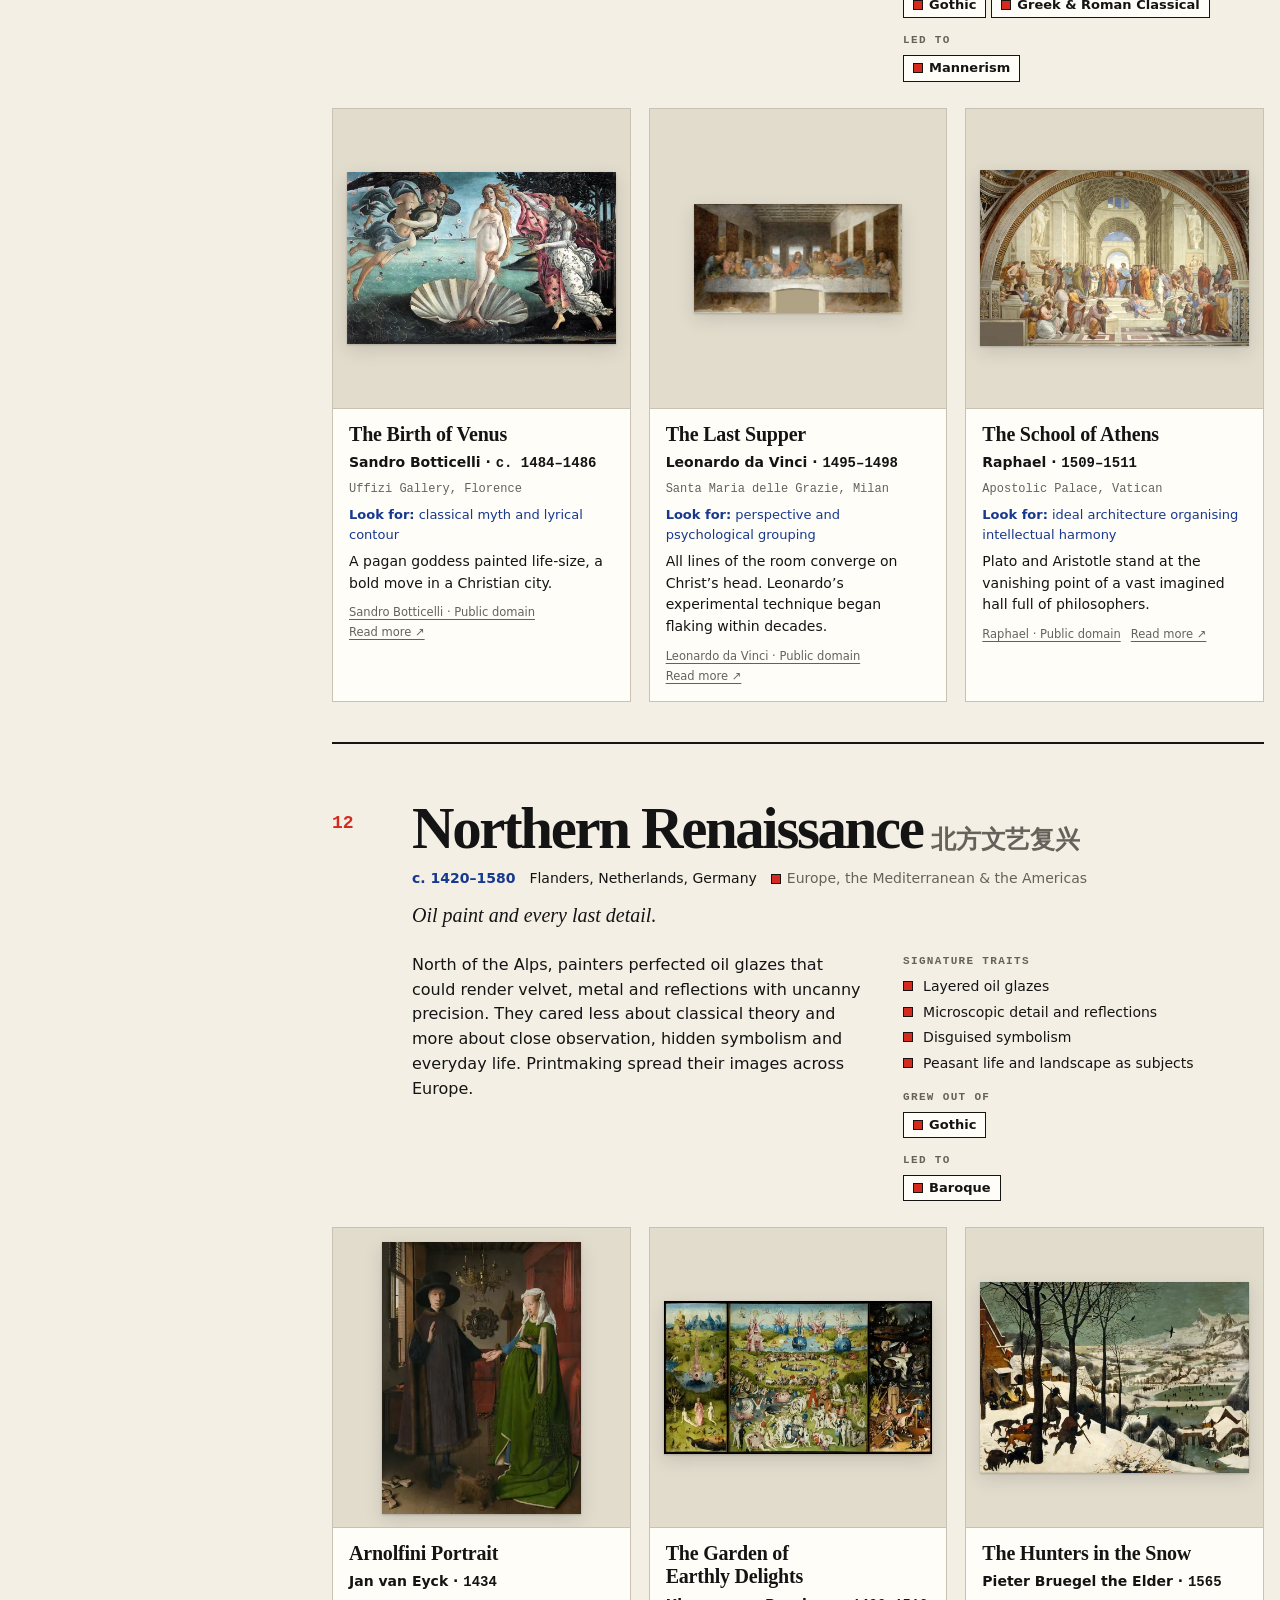
==== commit d86bbb42: "Host the images ourselves as WebP with Commons credits scripts/fetch-images.mjs downloads every free" ====
--- a/index.html
+++ b/index.html
@@ -109,7 +109,7 @@
   <div class="wrap pad">
     <div>
       <h3 data-i18n="footImgTitle">About the images</h3>
-      <p data-i18n="footImg1">Images are loaded from Wikimedia Commons and Wikipedia, and each card links to its source page with the creator and licence. Works still under copyright are not reproduced; their cards link to the museum or article instead.</p>
+      <p data-i18n="footImg1">Images are freely licensed files from Wikimedia Commons, resized and hosted with this site. Each card credits the author and licence and links to the file page. Works still under copyright are not reproduced; their cards link to the museum or article instead.</p>
       <p data-i18n="footImg2">Check the source page before reusing any image.</p>
     </div>
     <div>
